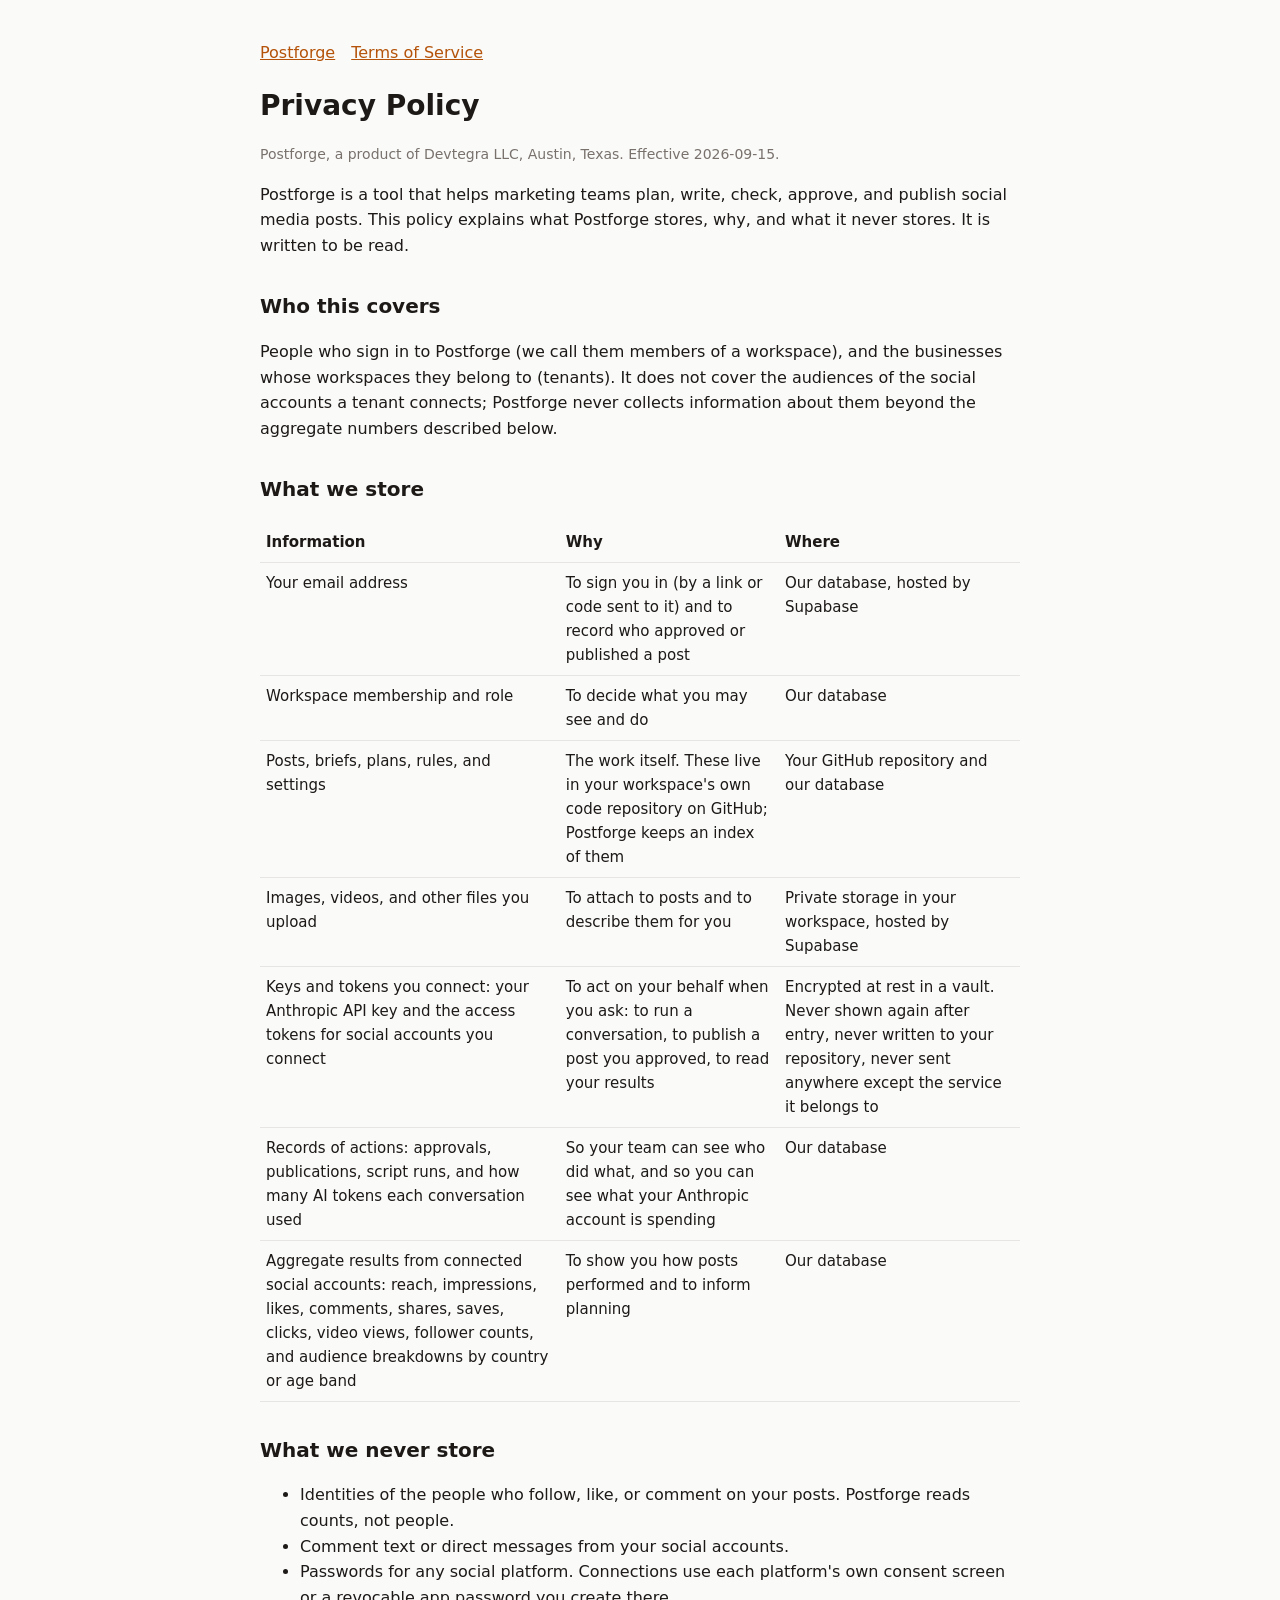
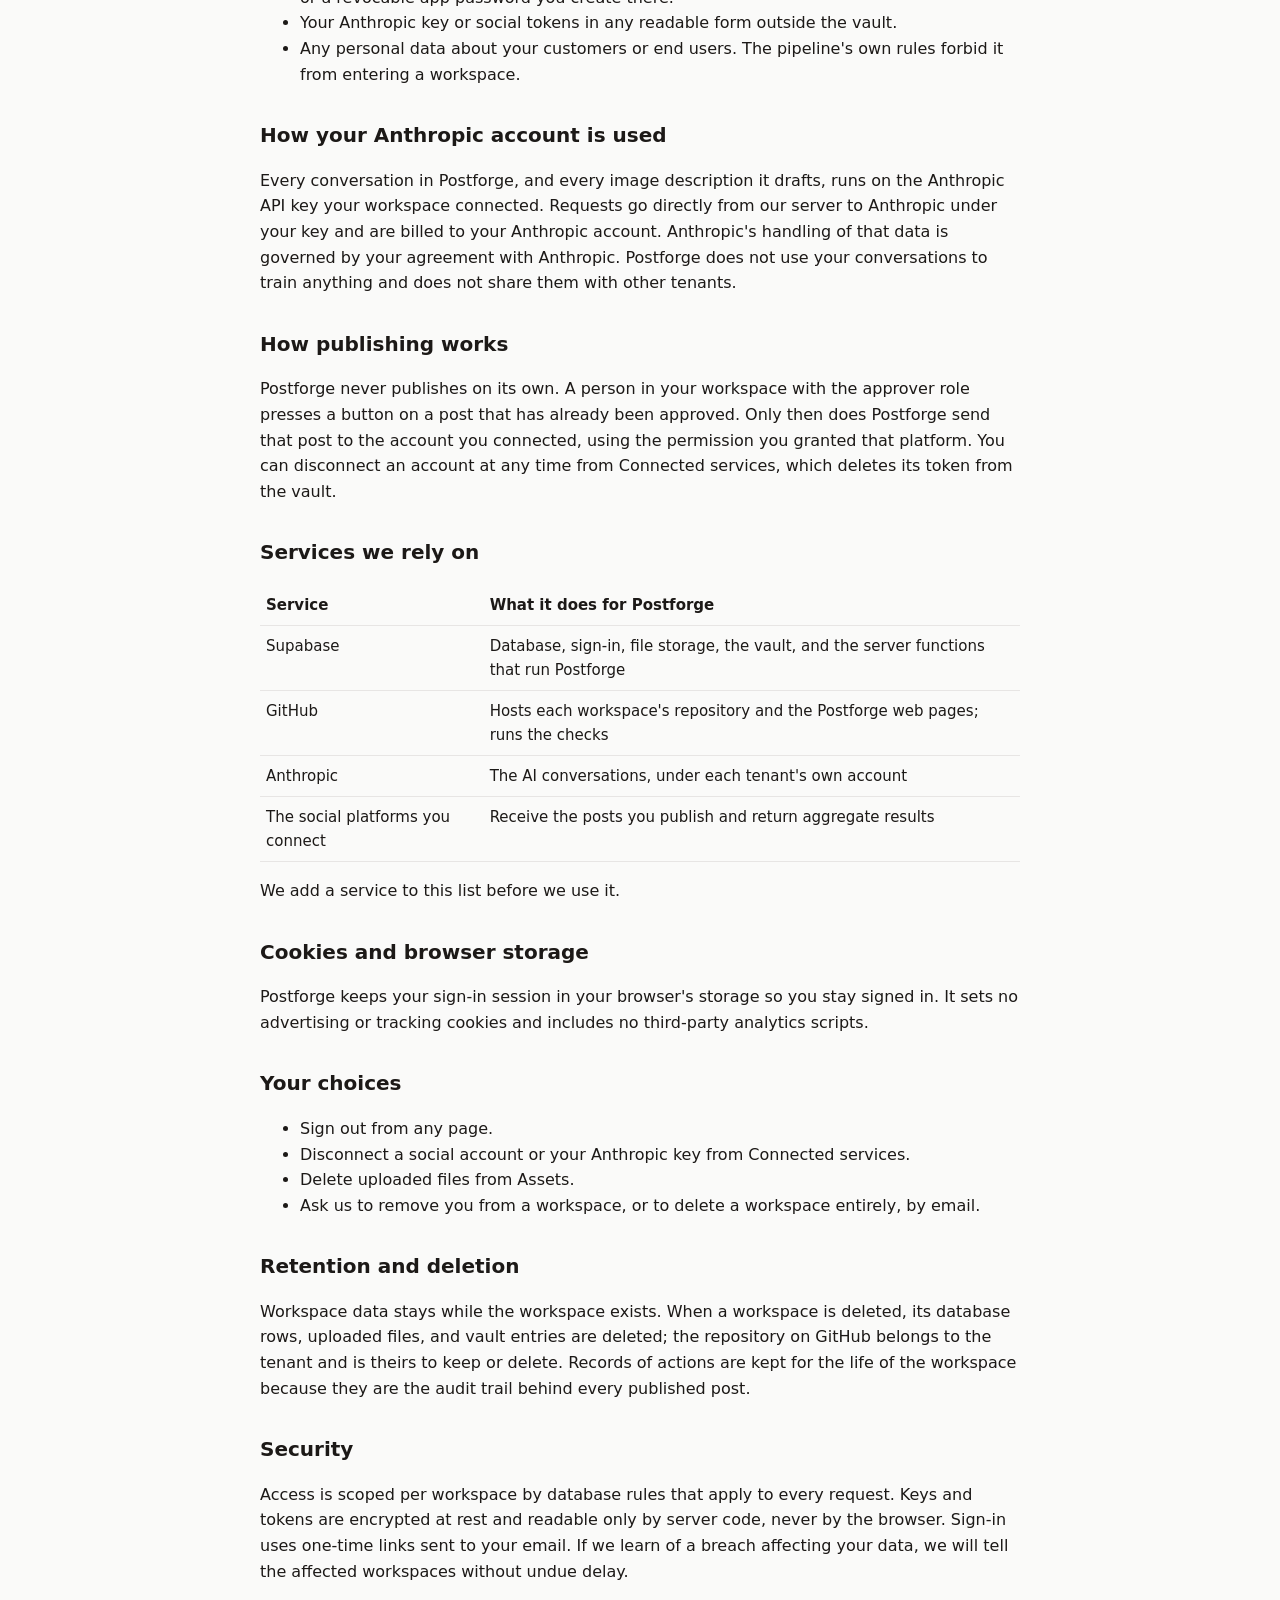
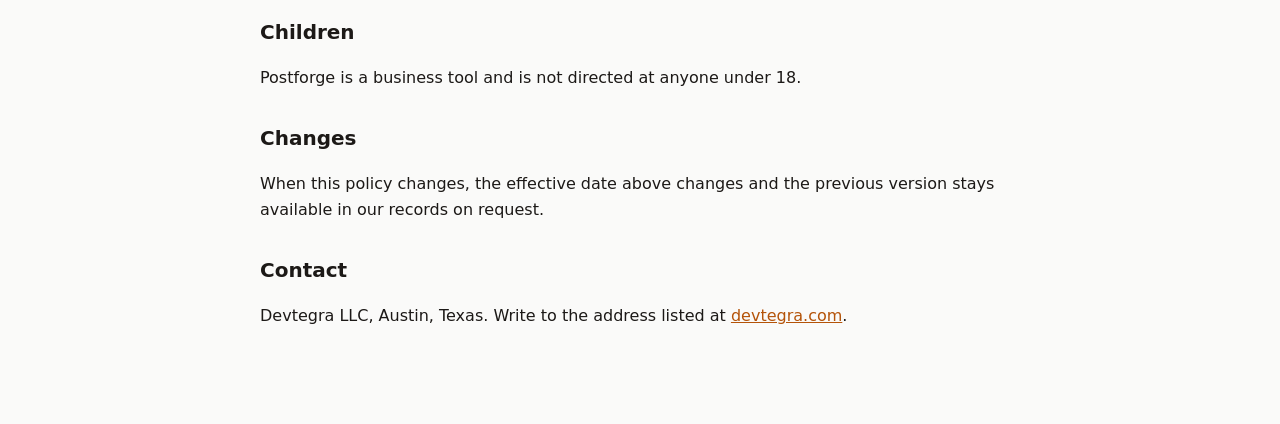
==== privacy/index.html @ 3263af52 "site: publish 6e7d32e" ====
<!doctype html>
<html lang="en"><head><meta charset="utf-8"><meta name="viewport" content="width=device-width, initial-scale=1"><title>Postforge Privacy Policy</title><link rel="stylesheet" href="../legal.css"></head>
<body><main>
<nav><a href="/">Postforge</a><a href="/terms/">Terms of Service</a></nav>
<h1>Privacy Policy</h1>
<p class="muted">Postforge, a product of Devtegra LLC, Austin, Texas. Effective 2026-09-15.</p>

<p>Postforge is a tool that helps marketing teams plan, write, check, approve, and publish social media posts. This policy explains what Postforge stores, why, and what it never stores. It is written to be read.</p>

<h2>Who this covers</h2>
<p>People who sign in to Postforge (we call them members of a workspace), and the businesses whose workspaces they belong to (tenants). It does not cover the audiences of the social accounts a tenant connects; Postforge never collects information about them beyond the aggregate numbers described below.</p>

<h2>What we store</h2>
<table>
<tr><th>Information</th><th>Why</th><th>Where</th></tr>
<tr><td>Your email address</td><td>To sign you in (by a link or code sent to it) and to record who approved or published a post</td><td>Our database, hosted by Supabase</td></tr>
<tr><td>Workspace membership and role</td><td>To decide what you may see and do</td><td>Our database</td></tr>
<tr><td>Posts, briefs, plans, rules, and settings</td><td>The work itself. These live in your workspace's own code repository on GitHub; Postforge keeps an index of them</td><td>Your GitHub repository and our database</td></tr>
<tr><td>Images, videos, and other files you upload</td><td>To attach to posts and to describe them for you</td><td>Private storage in your workspace, hosted by Supabase</td></tr>
<tr><td>Keys and tokens you connect: your Anthropic API key and the access tokens for social accounts you connect</td><td>To act on your behalf when you ask: to run a conversation, to publish a post you approved, to read your results</td><td>Encrypted at rest in a vault. Never shown again after entry, never written to your repository, never sent anywhere except the service it belongs to</td></tr>
<tr><td>Records of actions: approvals, publications, script runs, and how many AI tokens each conversation used</td><td>So your team can see who did what, and so you can see what your Anthropic account is spending</td><td>Our database</td></tr>
<tr><td>Aggregate results from connected social accounts: reach, impressions, likes, comments, shares, saves, clicks, video views, follower counts, and audience breakdowns by country or age band</td><td>To show you how posts performed and to inform planning</td><td>Our database</td></tr>
</table>

<h2>What we never store</h2>
<ul>
<li>Identities of the people who follow, like, or comment on your posts. Postforge reads counts, not people.</li>
<li>Comment text or direct messages from your social accounts.</li>
<li>Passwords for any social platform. Connections use each platform's own consent screen or a revocable app password you create there.</li>
<li>Your Anthropic key or social tokens in any readable form outside the vault.</li>
<li>Any personal data about your customers or end users. The pipeline's own rules forbid it from entering a workspace.</li>
</ul>

<h2>How your Anthropic account is used</h2>
<p>Every conversation in Postforge, and every image description it drafts, runs on the Anthropic API key your workspace connected. Requests go directly from our server to Anthropic under your key and are billed to your Anthropic account. Anthropic's handling of that data is governed by your agreement with Anthropic. Postforge does not use your conversations to train anything and does not share them with other tenants.</p>

<h2>How publishing works</h2>
<p>Postforge never publishes on its own. A person in your workspace with the approver role presses a button on a post that has already been approved. Only then does Postforge send that post to the account you connected, using the permission you granted that platform. You can disconnect an account at any time from Connected services, which deletes its token from the vault.</p>

<h2>Services we rely on</h2>
<table>
<tr><th>Service</th><th>What it does for Postforge</th></tr>
<tr><td>Supabase</td><td>Database, sign-in, file storage, the vault, and the server functions that run Postforge</td></tr>
<tr><td>GitHub</td><td>Hosts each workspace's repository and the Postforge web pages; runs the checks</td></tr>
<tr><td>Anthropic</td><td>The AI conversations, under each tenant's own account</td></tr>
<tr><td>The social platforms you connect</td><td>Receive the posts you publish and return aggregate results</td></tr>
</table>
<p>We add a service to this list before we use it.</p>

<h2>Cookies and browser storage</h2>
<p>Postforge keeps your sign-in session in your browser's storage so you stay signed in. It sets no advertising or tracking cookies and includes no third-party analytics scripts.</p>

<h2>Your choices</h2>
<ul>
<li>Sign out from any page.</li>
<li>Disconnect a social account or your Anthropic key from Connected services.</li>
<li>Delete uploaded files from Assets.</li>
<li>Ask us to remove you from a workspace, or to delete a workspace entirely, by email.</li>
</ul>

<h2>Retention and deletion</h2>
<p>Workspace data stays while the workspace exists. When a workspace is deleted, its database rows, uploaded files, and vault entries are deleted; the repository on GitHub belongs to the tenant and is theirs to keep or delete. Records of actions are kept for the life of the workspace because they are the audit trail behind every published post.</p>

<h2>Security</h2>
<p>Access is scoped per workspace by database rules that apply to every request. Keys and tokens are encrypted at rest and readable only by server code, never by the browser. Sign-in uses one-time links sent to your email. If we learn of a breach affecting your data, we will tell the affected workspaces without undue delay.</p>

<h2>Children</h2>
<p>Postforge is a business tool and is not directed at anyone under 18.</p>

<h2>Changes</h2>
<p>When this policy changes, the effective date above changes and the previous version stays available in our records on request.</p>

<h2>Contact</h2>
<p>Devtegra LLC, Austin, Texas. Write to the address listed at <a href="https://devtegra.com">devtegra.com</a>.</p>
</main></body></html>
---- legal.css ----
:root { color-scheme: light dark; --bg: #fafaf9; --fg: #1c1917; --muted: #78716c; --accent: #b45309; --line: #e7e5e4; }
@media (prefers-color-scheme: dark) { :root { --bg: #1c1917; --fg: #fafaf9; --muted: #a8a29e; --accent: #f59e0b; --line: #44403c; } }
body { margin: 0; background: var(--bg); color: var(--fg); font: 16px/1.6 system-ui, -apple-system, "Segoe UI", sans-serif; }
main { max-width: 760px; margin: 0 auto; padding: 40px 20px 80px; }
a { color: var(--accent); }
h1 { font-size: 28px; margin-bottom: 4px; } h2 { font-size: 20px; margin-top: 32px; }
.muted { color: var(--muted); font-size: 14px; }
table { border-collapse: collapse; width: 100%; font-size: 15px; } td, th { border-bottom: 1px solid var(--line); padding: 8px 6px; text-align: left; vertical-align: top; }
nav a { margin-right: 16px; }
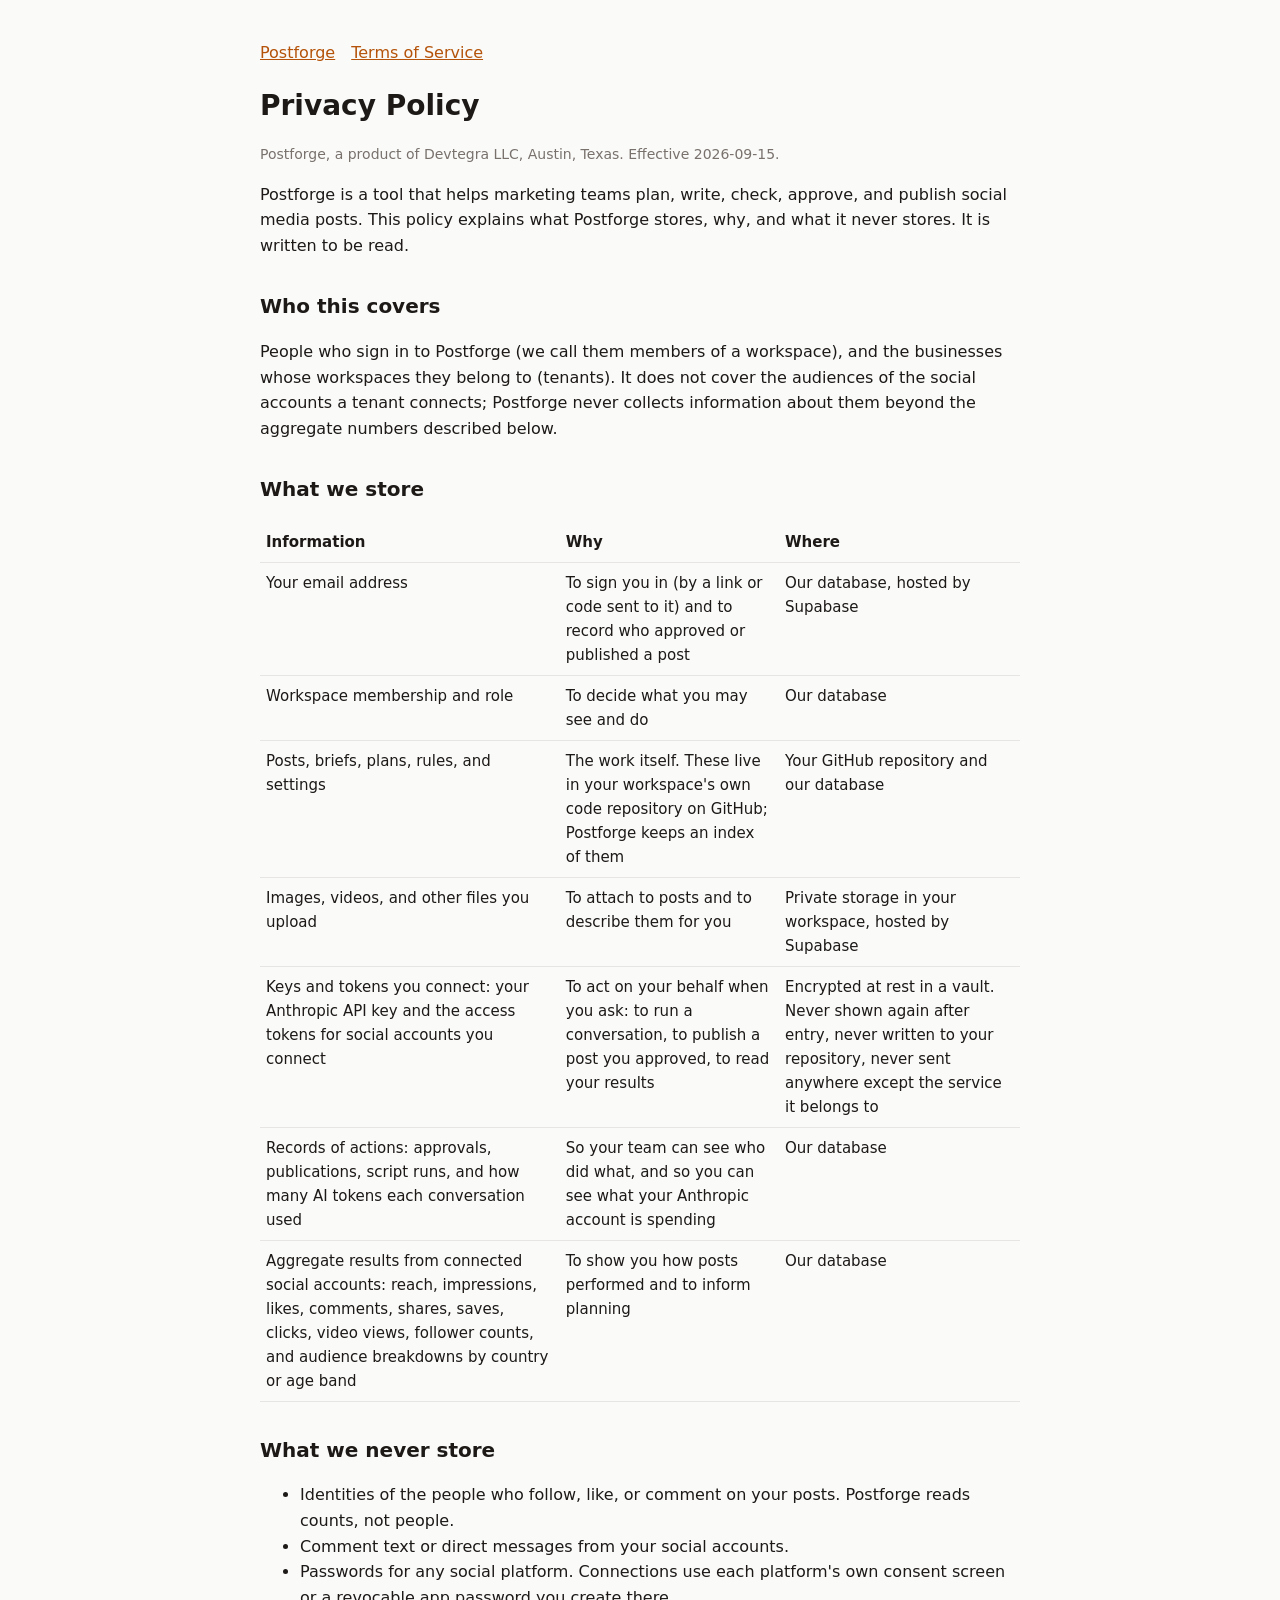
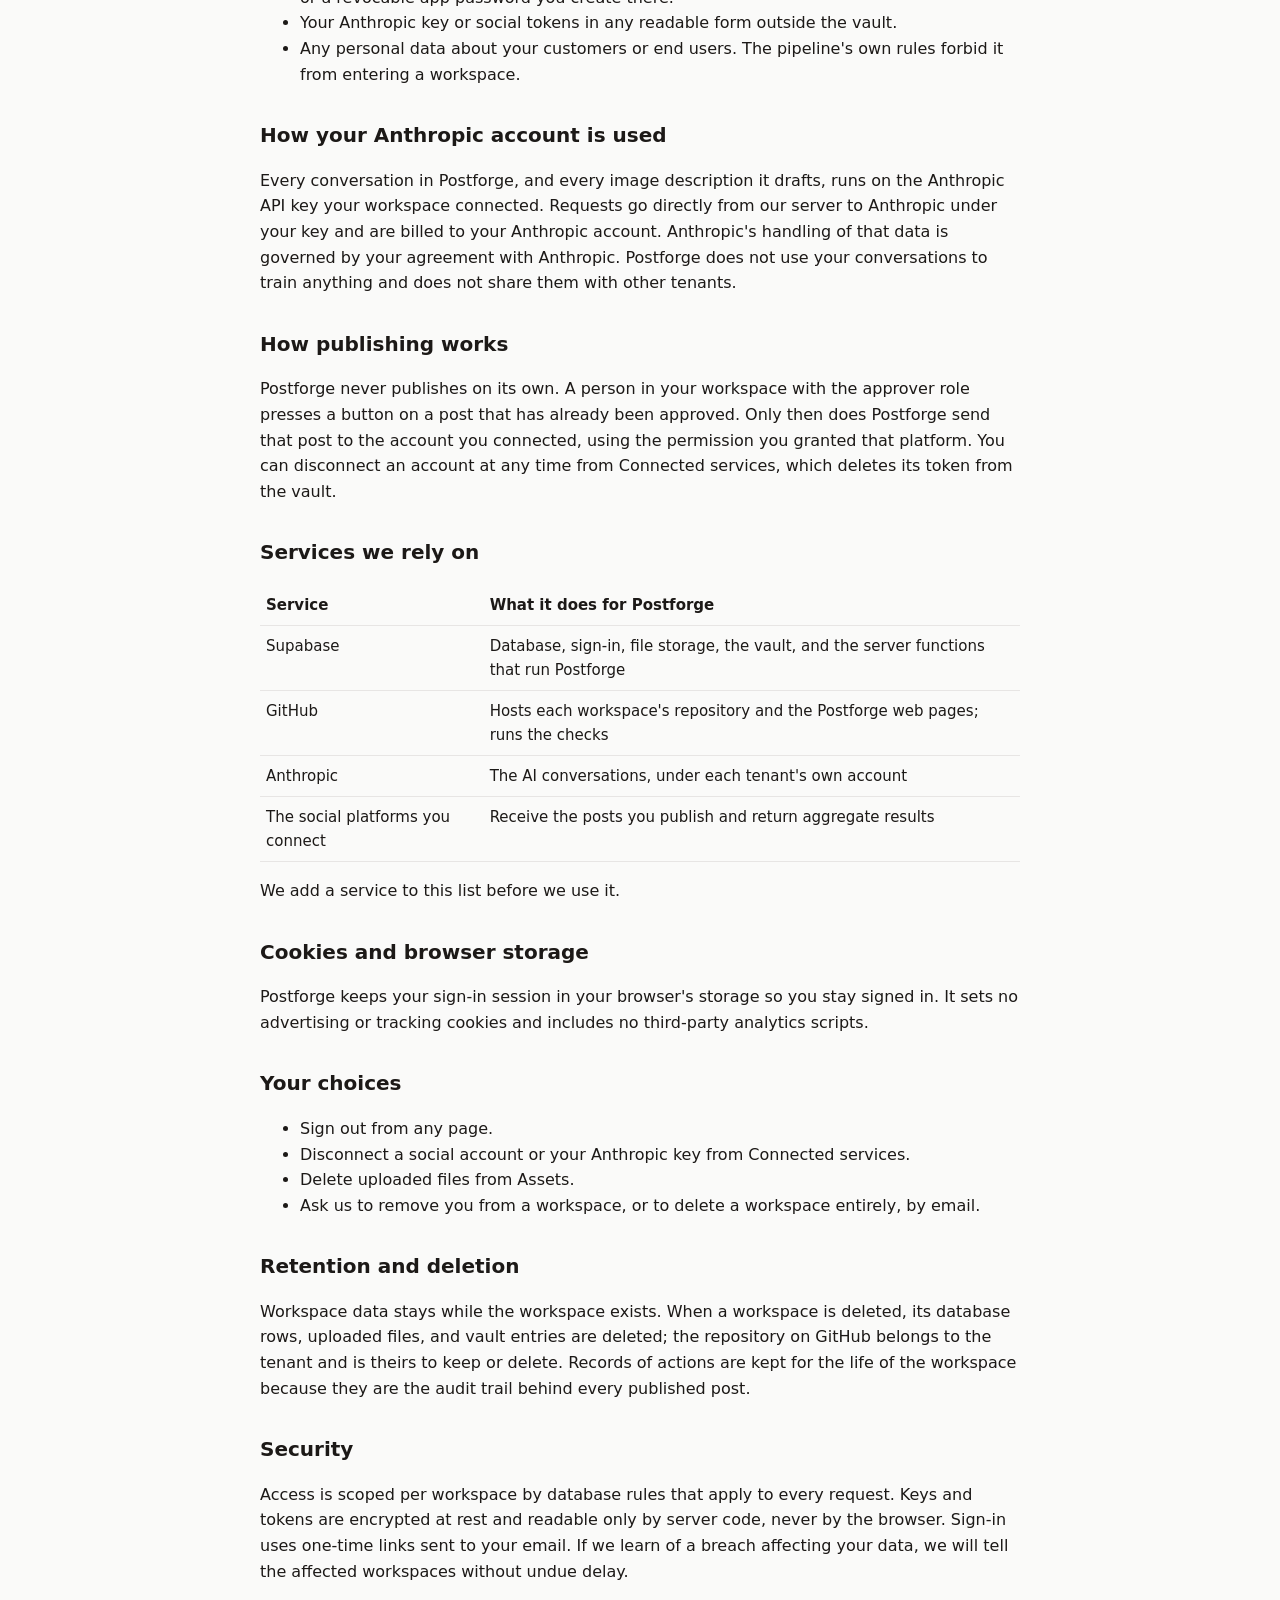
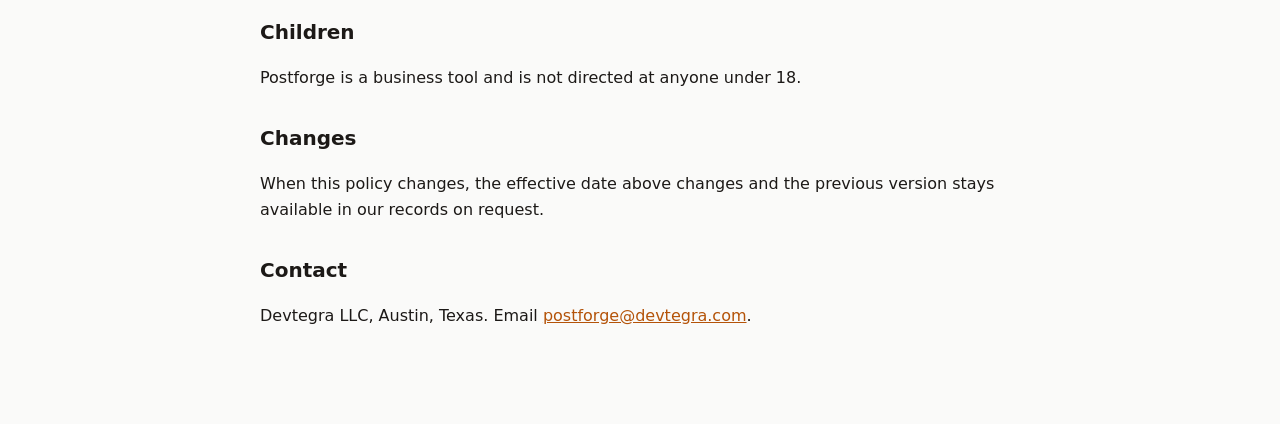
==== commit 80017abd: "site: publish 2550751" ====
--- a/privacy/index.html
+++ b/privacy/index.html
@@ -71,5 +71,5 @@
 <p>When this policy changes, the effective date above changes and the previous version stays available in our records on request.</p>
 
 <h2>Contact</h2>
-<p>Devtegra LLC, Austin, Texas. Write to the address listed at <a href="https://devtegra.com">devtegra.com</a>.</p>
+<p>Devtegra LLC, Austin, Texas. Email <a href="mailto:postforge@devtegra.com">postforge@devtegra.com</a>.</p>
 </main></body></html>
